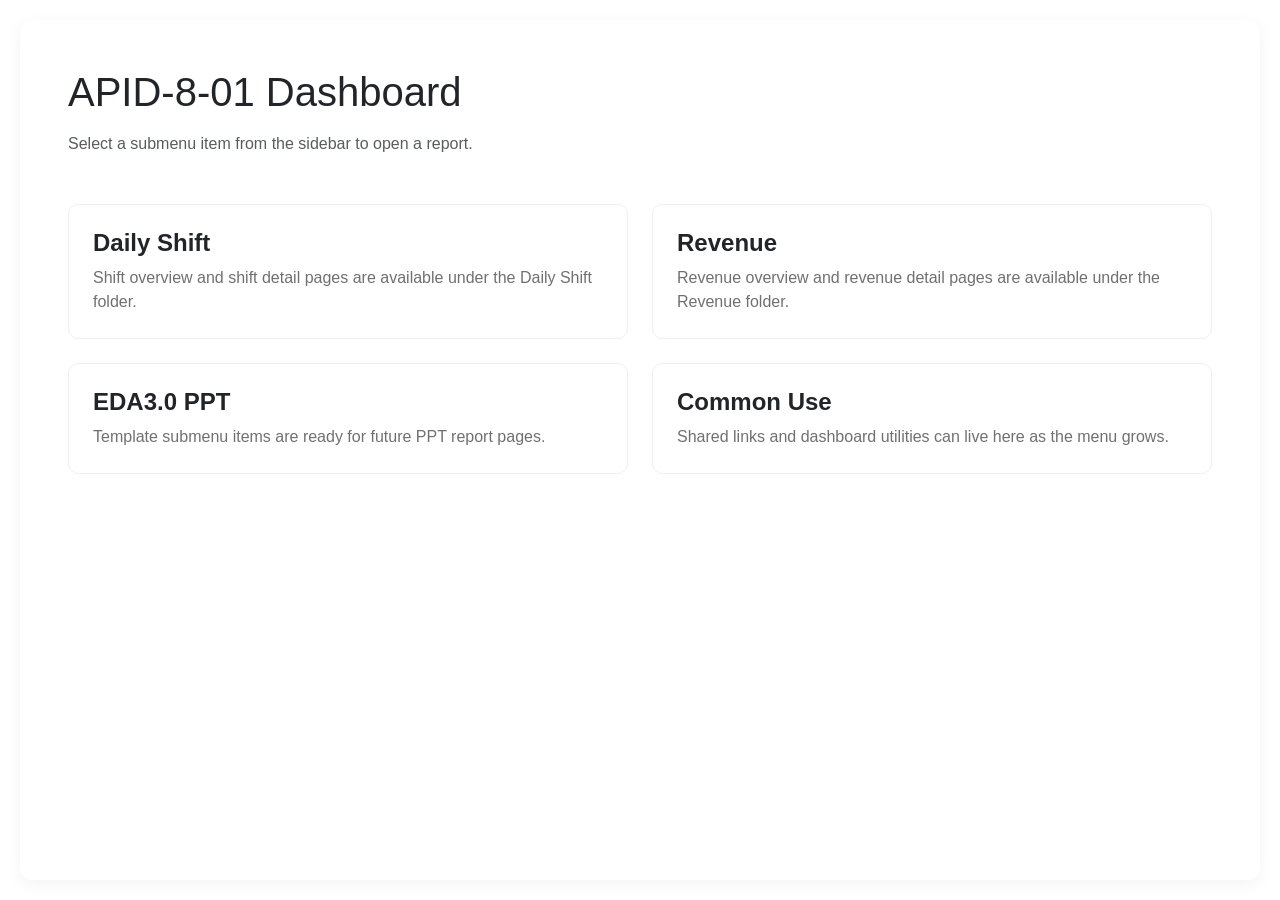
==== home.html @ 901aa1b1 "add collapse, expand, submenu and homepage feature." ====
<!DOCTYPE html>
<html lang="en">
<head>
    <meta charset="UTF-8">
    <meta name="viewport" content="width=device-width, initial-scale=1.0">
    <title>Dashboard Home</title>
    <link href="https://cdn.jsdelivr.net/npm/bootstrap@5.3.2/dist/css/bootstrap.min.css" rel="stylesheet">
    <style>
        body {
            font-family: 'Inter', sans-serif;
            background-color: transparent;
            padding: 20px;
        }

        .welcome-panel {
            min-height: calc(100vh - 40px);
            border-radius: 12px;
            background: #ffffff;
            box-shadow: 0 4px 15px rgba(0,0,0,0.05);
            padding: 48px;
        }

        .quick-card {
            border: 1px solid #eef0f6;
            border-radius: 10px;
            padding: 24px;
            height: 100%;
        }

        .quick-card h4 {
            margin-bottom: 8px;
            font-weight: 700;
        }

        .quick-card p {
            color: #707070;
            margin-bottom: 0;
        }
    </style>
</head>
<body>
    <main class="welcome-panel">
        <h1 class="mb-3">APID-8-01 Dashboard</h1>
        <p class="text-muted mb-5">Select a submenu item from the sidebar to open a report.</p>

        <div class="row g-4">
            <div class="col-md-6">
                <div class="quick-card">
                    <h4>Daily Shift</h4>
                    <p>Shift overview and shift detail pages are available under the Daily Shift folder.</p>
                </div>
            </div>
            <div class="col-md-6">
                <div class="quick-card">
                    <h4>Revenue</h4>
                    <p>Revenue overview and revenue detail pages are available under the Revenue folder.</p>
                </div>
            </div>
            <div class="col-md-6">
                <div class="quick-card">
                    <h4>EDA3.0 PPT</h4>
                    <p>Template submenu items are ready for future PPT report pages.</p>
                </div>
            </div>
            <div class="col-md-6">
                <div class="quick-card">
                    <h4>Common Use</h4>
                    <p>Shared links and dashboard utilities can live here as the menu grows.</p>
                </div>
            </div>
        </div>
    </main>
</body>
</html>
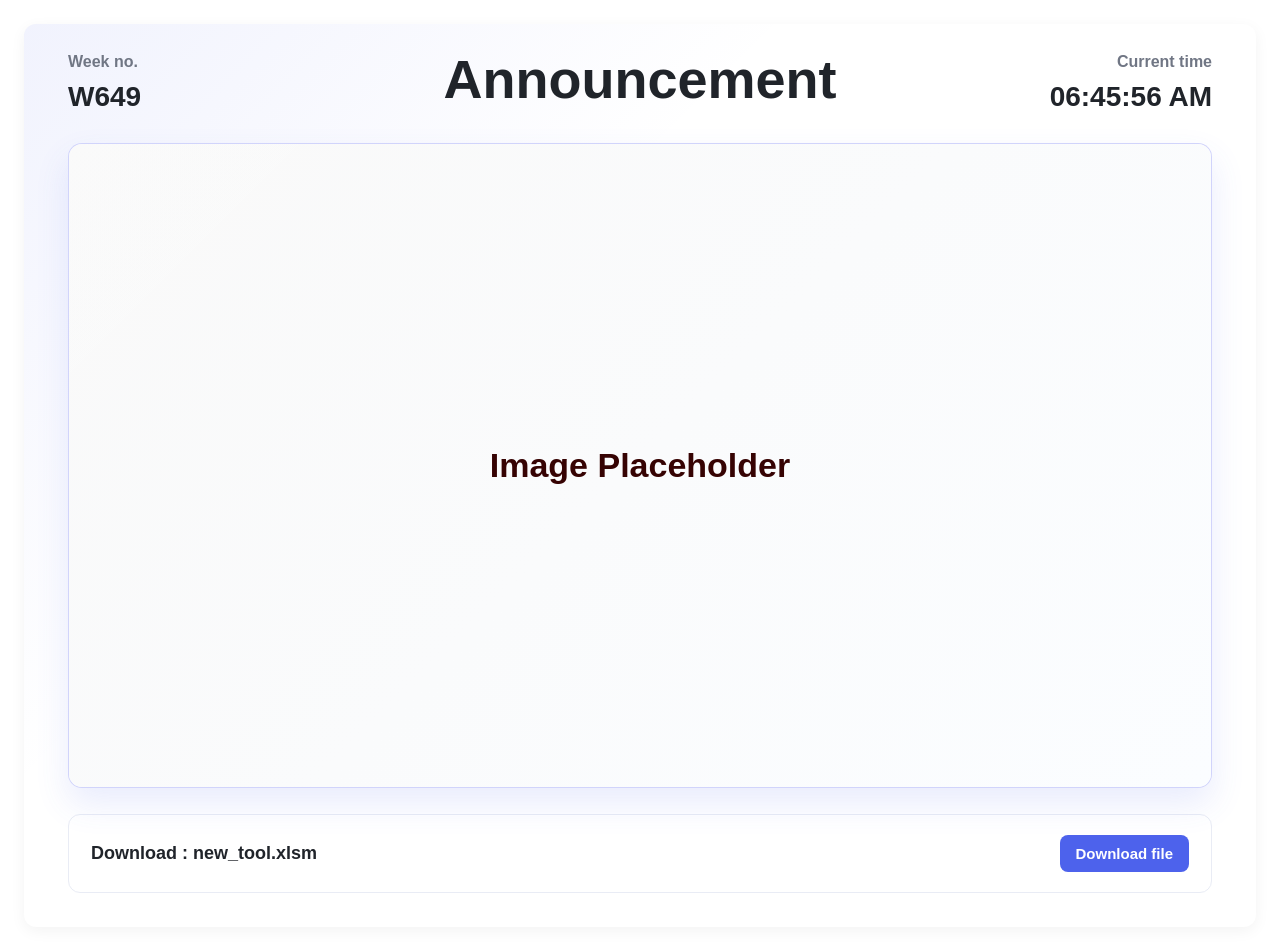
==== commit 329ab88e: "enhance homepage to announcement page" ====
--- a/home.html
+++ b/home.html
@@ -3,72 +3,285 @@
 <head>
     <meta charset="UTF-8">
     <meta name="viewport" content="width=device-width, initial-scale=1.0">
-    <title>Dashboard Home</title>
-    <link href="https://cdn.jsdelivr.net/npm/bootstrap@5.3.2/dist/css/bootstrap.min.css" rel="stylesheet">
+    <title>Announcement</title>
     <style>
+        :root {
+            --body-color: #f5f6fa;
+            --panel-color: #ffffff;
+            --primary-color: #4d62ec;
+            --primary-soft: #f6f5ff;
+            --text-color: #20242a;
+            --text-muted: #707684;
+            --border-color: #e9ecf5;
+        }
+
+        * {
+            margin: 0;
+            padding: 0;
+            box-sizing: border-box;
+        }
+
         body {
-            font-family: 'Inter', sans-serif;
-            background-color: transparent;
-            padding: 20px;
-        }
-
-        .welcome-panel {
-            min-height: calc(100vh - 40px);
+            min-height: 100vh;
+            background: transparent;
+            color: var(--text-color);
+            font-family: Inter, Arial, sans-serif;
+            padding: 24px;
+        }
+
+        .announcement-page {
+            min-height: calc(100vh - 48px);
             border-radius: 12px;
+            background:
+                linear-gradient(135deg, rgba(77, 98, 236, 0.08), rgba(255, 255, 255, 0) 36%),
+                var(--panel-color);
+            box-shadow: 0 4px 15px rgba(0,0,0,0.05);
+            padding: 28px 44px 34px;
+        }
+
+        .announcement-top {
+            display: grid;
+            grid-template-columns: minmax(120px, 1fr) auto minmax(120px, 1fr);
+            align-items: start;
+            gap: 20px;
+            margin-bottom: 28px;
+        }
+
+        .meta-block {
+            color: var(--text-muted);
+            font-size: 16px;
+            font-weight: 600;
+            line-height: 1.3;
+        }
+
+        .meta-block strong {
+            display: block;
+            margin-top: 6px;
+            color: var(--text-color);
+            font-size: 28px;
+            font-weight: 800;
+        }
+
+        .time-block {
+            text-align: right;
+        }
+
+        h1 {
+            color: var(--text-color);
+            font-size: 54px;
+            font-weight: 700;
+            line-height: 1;
+            letter-spacing: 0;
+            text-align: center;
+        }
+
+        .announce-stack {
+            width: min(100%, 1240px);
+            margin: 0 auto;
+            display: grid;
+            gap: 22px;
+        }
+
+        .announce-frame {
+            overflow: hidden;
+            border: 1px solid rgba(77, 98, 236, 0.22);
+            border-radius: 14px;
+            background: var(--primary-soft);
+            box-shadow: 0 16px 34px rgba(77, 98, 236, 0.12);
+        }
+
+        .announce-frame img,
+        .announce-placeholder {
+            display: block;
+            width: 100%;
+            aspect-ratio: 16 / 9;
+        }
+
+        .announce-frame img {
+            height: auto;
+            object-fit: contain;
             background: #ffffff;
-            box-shadow: 0 4px 15px rgba(0,0,0,0.05);
-            padding: 48px;
-        }
-
-        .quick-card {
-            border: 1px solid #eef0f6;
-            border-radius: 10px;
-            padding: 24px;
-            height: 100%;
-        }
-
-        .quick-card h4 {
-            margin-bottom: 8px;
-            font-weight: 700;
-        }
-
-        .quick-card p {
-            color: #707070;
-            margin-bottom: 0;
+        }
+
+        .announce-placeholder {
+            display: grid;
+            place-items: center;
+            color: #360303;
+            background:
+                linear-gradient(135deg, rgba(255,255,255,0.16), rgba(255,255,255,0) 34%),
+                linear-gradient(135deg, #f9f9f9, #fbfdff);
+            font-size: 34px;
+            font-weight: 700;
+        }
+
+        .download-row {
+            width: min(100%, 1240px);
+            margin: 26px auto 0;
+            padding: 20px 22px;
+            border: 1px solid var(--border-color);
+            border-radius: 12px;
+            background: rgba(255,255,255,0.78);
+            display: flex;
+            align-items: center;
+            justify-content: space-between;
+            gap: 16px;
+        }
+
+        .download-label {
+            font-size: 18px;
+            font-weight: 700;
+        }
+
+        .download-link {
+            color: #ffffff;
+            background: var(--primary-color);
+            border-radius: 8px;
+            padding: 10px 16px;
+            font-size: 15px;
+            font-weight: 700;
+            text-decoration: none;
+            white-space: nowrap;
+        }
+
+        .download-link:hover {
+            background: #4054d4;
+        }
+
+        @media (max-width: 900px) {
+            body {
+                padding: 16px;
+            }
+
+            .announcement-page {
+                min-height: calc(100vh - 32px);
+                padding: 22px;
+            }
+
+            .announcement-top {
+                grid-template-columns: 1fr;
+                text-align: center;
+            }
+
+            .time-block {
+                text-align: center;
+            }
+
+            h1 {
+                font-size: 40px;
+            }
+
+            .download-row {
+                align-items: flex-start;
+                flex-direction: column;
+            }
         }
     </style>
 </head>
 <body>
-    <main class="welcome-panel">
-        <h1 class="mb-3">APID-8-01 Dashboard</h1>
-        <p class="text-muted mb-5">Select a submenu item from the sidebar to open a report.</p>
-
-        <div class="row g-4">
-            <div class="col-md-6">
-                <div class="quick-card">
-                    <h4>Daily Shift</h4>
-                    <p>Shift overview and shift detail pages are available under the Daily Shift folder.</p>
-                </div>
+    <main class="announcement-page">
+        <header class="announcement-top">
+            <div class="meta-block">
+                Week no.
+                <strong id="weekNo">W---</strong>
             </div>
-            <div class="col-md-6">
-                <div class="quick-card">
-                    <h4>Revenue</h4>
-                    <p>Revenue overview and revenue detail pages are available under the Revenue folder.</p>
-                </div>
+
+            <h1>Announcement</h1>
+
+            <div class="meta-block time-block">
+                Current time
+                <strong id="currentTime">--:--:--</strong>
             </div>
-            <div class="col-md-6">
-                <div class="quick-card">
-                    <h4>EDA3.0 PPT</h4>
-                    <p>Template submenu items are ready for future PPT report pages.</p>
-                </div>
-            </div>
-            <div class="col-md-6">
-                <div class="quick-card">
-                    <h4>Common Use</h4>
-                    <p>Shared links and dashboard utilities can live here as the menu grows.</p>
-                </div>
-            </div>
-        </div>
+        </header>
+
+        <section class="announce-stack" id="announceStack" aria-label="Announcement images"></section>
+
+        <section class="download-row">
+            <div class="download-label">Download : <span id="downloadName">new_tool.xlsm</span></div>
+            <a class="download-link" id="downloadLink" href="Tools/new_tool.xlsm" download>Download file</a>
+        </section>
     </main>
+
+    <script>
+        const announcementImages = [
+            "./Announce_img/test_img.png",
+            "./Announce_img/test_img.png"
+        ];
+
+        const downloadFile = "Tools/new_tool.xlsm";
+
+        function getWeekNo(date) {
+            const startOfYear = new Date(date.getFullYear(), 0, 1);
+            const dayOfYear = Math.floor((date - startOfYear) / 86400000) + 1;
+            const week = Math.ceil(dayOfYear / 7);
+            const yearLastDigit = String(date.getFullYear()).slice(-1);
+
+            return `W${yearLastDigit}${String(week).padStart(2, "0")}`;
+        }
+
+        function updateDateTime() {
+            const now = new Date();
+            document.getElementById("weekNo").textContent = getWeekNo(now);
+            document.getElementById("currentTime").textContent = now.toLocaleTimeString([], {
+                hour: "2-digit",
+                minute: "2-digit",
+                second: "2-digit"
+            });
+        }
+
+        function createPlaceholder() {
+            const frame = document.createElement("article");
+            const placeholder = document.createElement("div");
+
+            frame.className = "announce-frame";
+            placeholder.className = "announce-placeholder";
+            placeholder.textContent = "Image Placeholder";
+            frame.appendChild(placeholder);
+
+            return frame;
+        }
+
+        function renderAnnouncementImages() {
+            const stack = document.getElementById("announceStack");
+            let loadedCount = 0;
+
+            announcementImages.forEach(src => {
+                const frame = document.createElement("article");
+                const img = document.createElement("img");
+
+                frame.className = "announce-frame";
+                img.src = src;
+                img.alt = "Announcement slide";
+                img.onload = () => {
+                    loadedCount += 1;
+                };
+                img.onerror = () => {
+                    frame.remove();
+                    if (loadedCount === 0 && stack.children.length === 0) {
+                        stack.appendChild(createPlaceholder());
+                    }
+                };
+
+                frame.appendChild(img);
+                stack.appendChild(frame);
+            });
+
+            if (announcementImages.length === 0) {
+                stack.appendChild(createPlaceholder());
+            }
+        }
+
+        function setupDownloadLink() {
+            const link = document.getElementById("downloadLink");
+            const name = document.getElementById("downloadName");
+
+            link.href = downloadFile;
+            name.textContent = downloadFile.split("/").pop();
+        }
+
+        updateDateTime();
+        setInterval(updateDateTime, 1000);
+        renderAnnouncementImages();
+        setupDownloadLink();
+    </script>
 </body>
 </html>
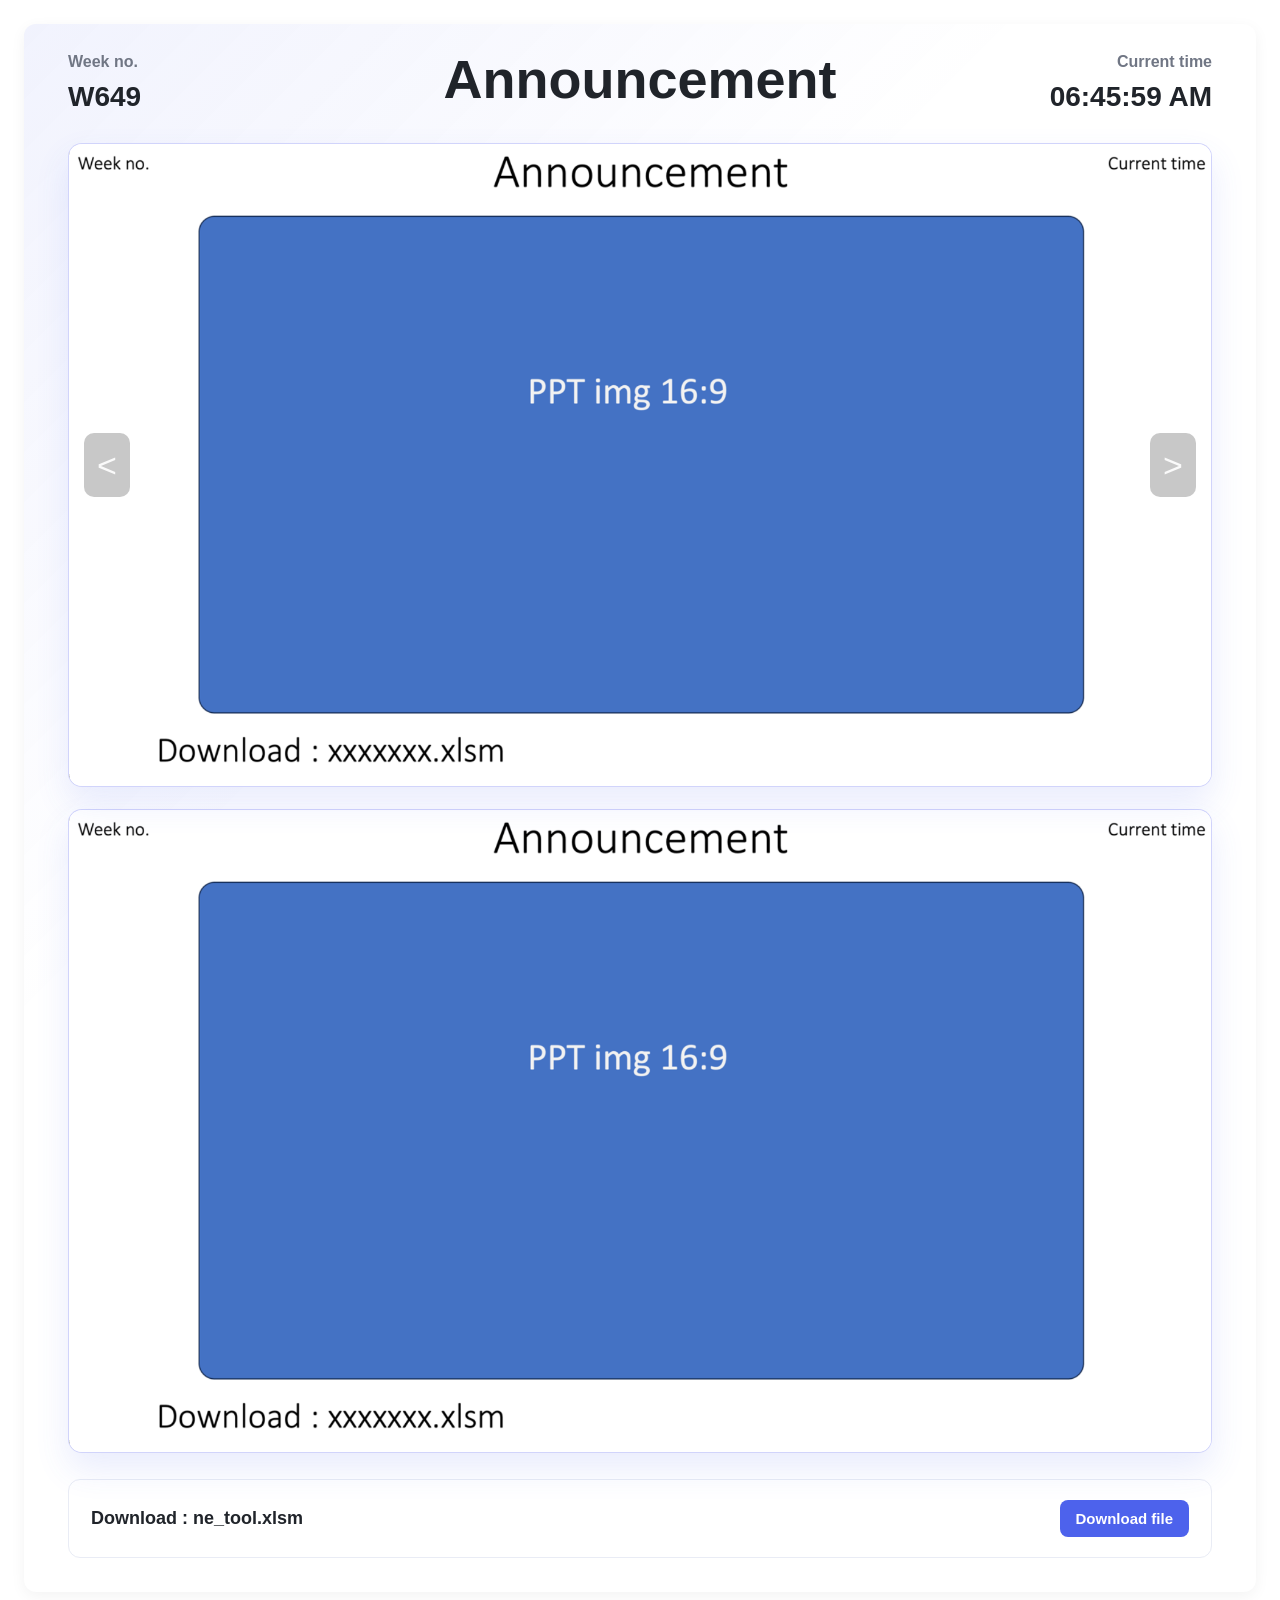
==== commit 09b4b467: "add homepage slide function" ====
--- a/home.html
+++ b/home.html
@@ -75,11 +75,23 @@
             text-align: center;
         }
 
-        .announce-stack {
+        .announce-layout,
+        .announce-stack,
+        .announce-carousel {
             width: min(100%, 1240px);
             margin: 0 auto;
+        }
+
+        .announce-layout,
+        .announce-stack {
             display: grid;
             gap: 22px;
+        }
+
+        .announce-stack,
+        .announce-carousel {
+            width: 100%;
+            margin: 0;
         }
 
         .announce-frame {
@@ -112,6 +124,59 @@
                 linear-gradient(135deg, #f9f9f9, #fbfdff);
             font-size: 34px;
             font-weight: 700;
+        }
+
+        .announce-carousel {
+            position: relative;
+            aspect-ratio: 16 / 9;
+        }
+
+        .announce-carousel .announce-frame {
+            position: absolute;
+            inset: 0;
+            opacity: 0;
+            pointer-events: none;
+            transition: opacity 0.45s ease;
+        }
+
+        .announce-carousel .announce-frame.active-slide {
+            opacity: 1;
+            pointer-events: auto;
+        }
+
+        .announce-carousel .announce-frame img,
+        .announce-carousel .announce-placeholder {
+            height: 100%;
+        }
+
+        .carousel-arrow {
+            position: absolute;
+            top: 50%;
+            z-index: 5;
+            width: 46px;
+            height: 64px;
+            border: 0;
+            border-radius: 10px;
+            background: rgba(28, 28, 28, 0.24);
+            color: rgba(255, 255, 255, 0.9);
+            cursor: pointer;
+            font-size: 34px;
+            line-height: 1;
+            transform: translateY(-50%);
+            transition: all 0.2s ease;
+        }
+
+        .carousel-arrow:hover {
+            background: rgba(28, 28, 28, 0.42);
+            color: #ffffff;
+        }
+
+        .carousel-prev {
+            left: 16px;
+        }
+
+        .carousel-next {
+            right: 16px;
         }
 
         .download-row {
@@ -174,6 +239,12 @@
                 align-items: flex-start;
                 flex-direction: column;
             }
+
+            .carousel-arrow {
+                width: 38px;
+                height: 54px;
+                font-size: 28px;
+            }
         }
     </style>
 </head>
@@ -193,21 +264,27 @@
             </div>
         </header>
 
-        <section class="announce-stack" id="announceStack" aria-label="Announcement images"></section>
+        <section class="announce-layout" id="announcementOutput" aria-label="Announcement images"></section>
+
+        <template id="announcementTemplate">
+            <stack>
+                <carousel>
+                    <slide src="./Announce_img/test_img1.png"></slide>
+                    <slide src="./Announce_img/test_img2.png"></slide>
+                </carousel>
+                <slide src="./Announce_img/test_img1.png"></slide>
+            </stack>
+        </template>
 
         <section class="download-row">
             <div class="download-label">Download : <span id="downloadName">new_tool.xlsm</span></div>
-            <a class="download-link" id="downloadLink" href="Tools/new_tool.xlsm" download>Download file</a>
+            <a class="download-link" id="downloadLink" href="Tools/ne_tool.xlsm" download>Download file</a>
         </section>
     </main>
 
     <script>
-        const announcementImages = [
-            "./Announce_img/test_img.png",
-            "./Announce_img/test_img.png"
-        ];
-
-        const downloadFile = "Tools/new_tool.xlsm";
+        const rotateIntervalMs = 5000;
+        const carouselStates = [];
 
         function getWeekNo(date) {
             const startOfYear = new Date(date.getFullYear(), 0, 1);
@@ -240,47 +317,175 @@
             return frame;
         }
 
-        function renderAnnouncementImages() {
-            const stack = document.getElementById("announceStack");
-            let loadedCount = 0;
-
-            announcementImages.forEach(src => {
-                const frame = document.createElement("article");
-                const img = document.createElement("img");
-
-                frame.className = "announce-frame";
-                img.src = src;
-                img.alt = "Announcement slide";
-                img.onload = () => {
-                    loadedCount += 1;
-                };
-                img.onerror = () => {
-                    frame.remove();
-                    if (loadedCount === 0 && stack.children.length === 0) {
-                        stack.appendChild(createPlaceholder());
+        function createImageFrame(src) {
+            const frame = document.createElement("article");
+            const img = document.createElement("img");
+
+            frame.className = "announce-frame";
+            img.src = src;
+            img.alt = "Announcement slide";
+            img.onerror = () => {
+                frame.replaceWith(createPlaceholder());
+            };
+            frame.appendChild(img);
+
+            return frame;
+        }
+
+        function readTextSources(text) {
+            return text
+                .split(/[\n,]+/)
+                .map(source => source.trim())
+                .filter(Boolean);
+        }
+
+        function readSlideSource(node) {
+            return node.getAttribute("src") || node.getAttribute("href") || node.textContent.trim();
+        }
+
+        function appendLayoutChildren(sourceParent, targetParent) {
+            Array.from(sourceParent.childNodes).forEach(node => {
+                if (node.nodeType === Node.TEXT_NODE) {
+                    readTextSources(node.textContent).forEach(src => {
+                        targetParent.appendChild(createImageFrame(src));
+                    });
+                    return;
+                }
+
+                if (node.nodeType !== Node.ELEMENT_NODE) {
+                    return;
+                }
+
+                const tagName = node.tagName.toLowerCase();
+
+                if (tagName === "stack") {
+                    targetParent.appendChild(renderStack(node));
+                    return;
+                }
+
+                if (tagName === "carousel") {
+                    targetParent.appendChild(renderCarousel(node));
+                    return;
+                }
+
+                if (["slide", "image", "announcement-image"].includes(tagName)) {
+                    const src = readSlideSource(node);
+
+                    if (src) {
+                        targetParent.appendChild(createImageFrame(src));
                     }
-                };
-
-                frame.appendChild(img);
-                stack.appendChild(frame);
+                }
             });
-
-            if (announcementImages.length === 0) {
+        }
+
+        function renderStack(sourceStack) {
+            const stack = document.createElement("section");
+
+            stack.className = "announce-stack";
+            appendLayoutChildren(sourceStack, stack);
+
+            if (stack.children.length === 0) {
                 stack.appendChild(createPlaceholder());
+            }
+
+            return stack;
+        }
+
+        function renderCarousel(sourceCarousel) {
+            const carousel = document.createElement("section");
+            const prevArrow = document.createElement("button");
+            const nextArrow = document.createElement("button");
+            const state = {
+                currentSlide: 0,
+                timer: null,
+                slides: []
+            };
+
+            carousel.className = "announce-carousel";
+            prevArrow.className = "carousel-arrow carousel-prev";
+            prevArrow.type = "button";
+            prevArrow.setAttribute("aria-label", "Previous announcement");
+            prevArrow.textContent = "<";
+            nextArrow.className = "carousel-arrow carousel-next";
+            nextArrow.type = "button";
+            nextArrow.setAttribute("aria-label", "Next announcement");
+            nextArrow.textContent = ">";
+
+            appendLayoutChildren(sourceCarousel, carousel);
+            state.slides = Array.from(carousel.querySelectorAll(":scope > .announce-frame"));
+
+            if (state.slides.length === 0) {
+                carousel.appendChild(createPlaceholder());
+                state.slides = Array.from(carousel.querySelectorAll(":scope > .announce-frame"));
+            }
+
+            carousel.appendChild(prevArrow);
+            carousel.appendChild(nextArrow);
+            carouselStates.push(state);
+
+            function showSlide(index, restartTimer) {
+                if (state.slides.length === 0) {
+                    return;
+                }
+
+                state.currentSlide = (index + state.slides.length) % state.slides.length;
+                state.slides.forEach((slide, slideIndex) => {
+                    slide.classList.toggle("active-slide", slideIndex === state.currentSlide);
+                });
+
+                if (restartTimer) {
+                    startCarouselTimer(state);
+                }
+            }
+
+            prevArrow.addEventListener("click", () => showSlide(state.currentSlide - 1, true));
+            nextArrow.addEventListener("click", () => showSlide(state.currentSlide + 1, true));
+            showSlide(0, false);
+            startCarouselTimer(state);
+
+            return carousel;
+        }
+
+        function startCarouselTimer(state) {
+            clearInterval(state.timer);
+
+            if (state.slides.length > 1) {
+                state.timer = setInterval(() => {
+                    state.currentSlide = (state.currentSlide + 1) % state.slides.length;
+                    state.slides.forEach((slide, slideIndex) => {
+                        slide.classList.toggle("active-slide", slideIndex === state.currentSlide);
+                    });
+                }, rotateIntervalMs);
+            }
+        }
+
+        function renderAnnouncementTemplate() {
+            const output = document.getElementById("announcementOutput");
+            const template = document.getElementById("announcementTemplate");
+
+            carouselStates.forEach(state => clearInterval(state.timer));
+            carouselStates.length = 0;
+            output.innerHTML = "";
+            appendLayoutChildren(template.content, output);
+
+            if (output.children.length === 0) {
+                output.appendChild(createPlaceholder());
             }
         }
 
         function setupDownloadLink() {
             const link = document.getElementById("downloadLink");
             const name = document.getElementById("downloadName");
-
-            link.href = downloadFile;
-            name.textContent = downloadFile.split("/").pop();
+            
+            const fileName = link.getAttribute("href").split("/").pop();
+
+            name.textContent = fileName;
+            link.download = fileName; 
         }
 
         updateDateTime();
         setInterval(updateDateTime, 1000);
-        renderAnnouncementImages();
+        renderAnnouncementTemplate();
         setupDownloadLink();
     </script>
 </body>
